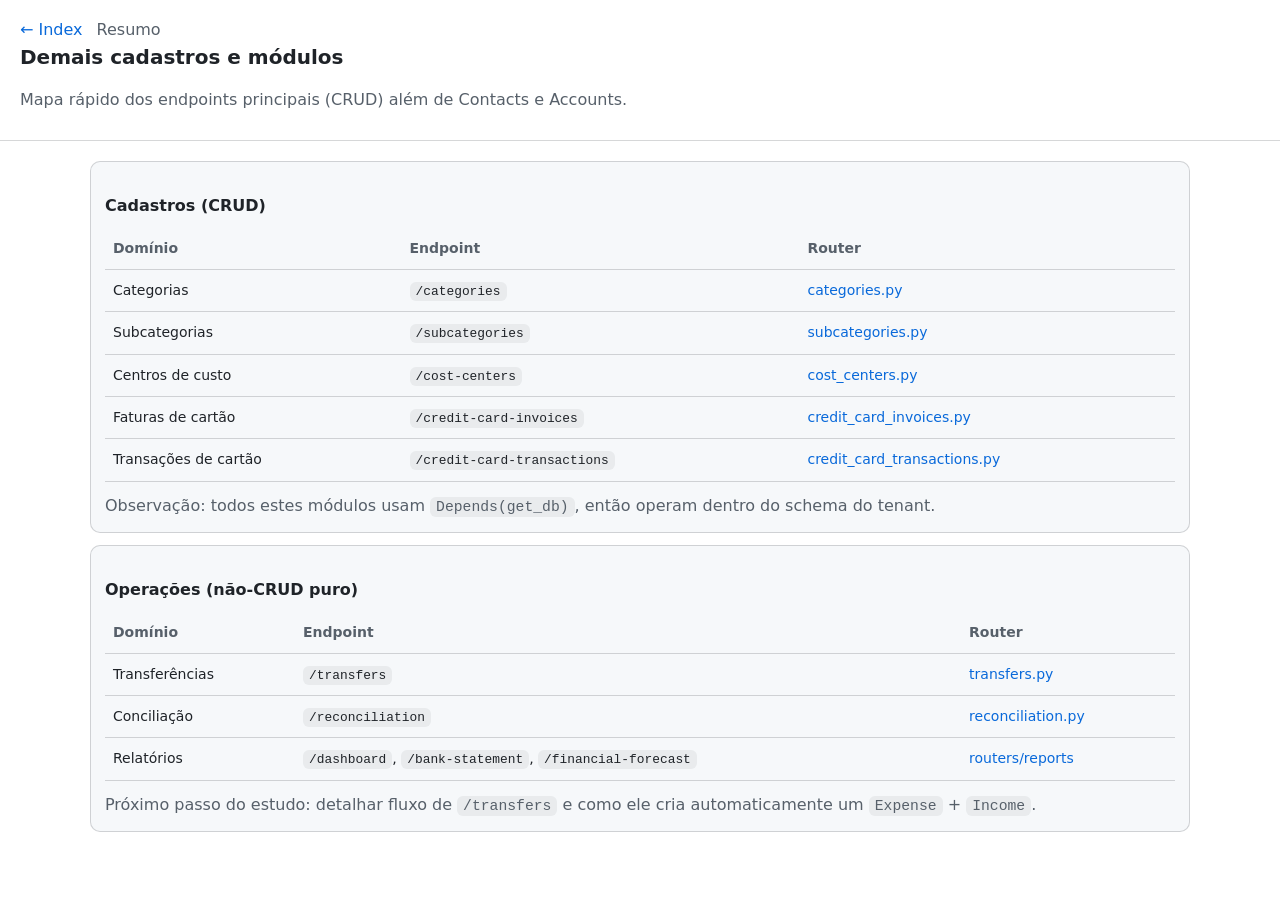
==== study/cadastros-resumo.html @ fd9f809b "study: Add" ====
<!doctype html>
<html lang="pt-BR">
  <head>
    <meta charset="utf-8" />
    <meta name="viewport" content="width=device-width, initial-scale=1" />
    <title>Resumo — Demais cadastros e módulos</title>
    <style>
      :root {
        color-scheme: light dark;
        --bg: #0b0f14;
        --panel: #121923;
        --text: #e6edf3;
        --muted: #a4b1c0;
        --link: #7aa2ff;
        --border: rgba(255, 255, 255, 0.12);
        --code: rgba(255, 255, 255, 0.06);
      }
      @media (prefers-color-scheme: light) {
        :root {
          --bg: #ffffff;
          --panel: #f6f8fa;
          --text: #1f2328;
          --muted: #57606a;
          --link: #0969da;
          --border: rgba(31, 35, 40, 0.18);
          --code: rgba(31, 35, 40, 0.06);
        }
      }
      body {
        margin: 0;
        padding: 0;
        font-family:
          ui-sans-serif,
          system-ui,
          -apple-system,
          Segoe UI,
          Roboto,
          Helvetica,
          Arial;
        background: var(--bg);
        color: var(--text);
        line-height: 1.5;
      }
      header {
        padding: 18px 20px 12px;
        border-bottom: 1px solid var(--border);
      }
      main {
        max-width: 1100px;
        margin: 0 auto;
        padding: 20px;
      }
      h1 {
        margin: 0 0 6px;
        font-size: 20px;
      }
      h2 {
        margin: 18px 0 10px;
        font-size: 16px;
      }
      .muted {
        color: var(--muted);
      }
      .panel {
        background: var(--panel);
        border: 1px solid var(--border);
        border-radius: 10px;
        padding: 14px 14px;
        overflow-x: auto;
      }
      a {
        color: var(--link);
        text-decoration: none;
      }
      a:hover {
        text-decoration: underline;
      }
      code {
        background: var(--code);
        padding: 2px 6px;
        border-radius: 6px;
        font-family: ui-monospace, SFMono-Regular, Menlo, Monaco, Consolas, "Liberation Mono",
          "Courier New", monospace;
        font-size: 0.92em;
      }
      table {
        width: 100%;
        border-collapse: collapse;
        font-size: 14px;
      }
      th,
      td {
        border-bottom: 1px solid var(--border);
        padding: 10px 8px;
        vertical-align: top;
        text-align: left;
      }
      th {
        color: var(--muted);
        font-weight: 600;
      }
      nav {
        display: flex;
        gap: 14px;
        align-items: center;
      }
    </style>
  </head>
  <body>
    <header>
      <nav>
        <a href="./index.html">← Index</a>
        <span class="muted">Resumo</span>
      </nav>
      <h1>Demais cadastros e módulos</h1>
      <p class="muted">Mapa rápido dos endpoints principais (CRUD) além de Contacts e Accounts.</p>
    </header>
    <main>
      <section class="panel">
        <h2>Cadastros (CRUD)</h2>
        <table>
          <thead>
            <tr>
              <th>Domínio</th>
              <th>Endpoint</th>
              <th>Router</th>
            </tr>
          </thead>
          <tbody>
            <tr>
              <td>Categorias</td>
              <td><code>/categories</code></td>
              <td>
                <a
                  href="file:///Users/egorrodrigues/dev/financy_project/ecr-financy-back/app/routers/management/categories.py"
                  >categories.py</a
                >
              </td>
            </tr>
            <tr>
              <td>Subcategorias</td>
              <td><code>/subcategories</code></td>
              <td>
                <a
                  href="file:///Users/egorrodrigues/dev/financy_project/ecr-financy-back/app/routers/management/subcategories.py"
                  >subcategories.py</a
                >
              </td>
            </tr>
            <tr>
              <td>Centros de custo</td>
              <td><code>/cost-centers</code></td>
              <td>
                <a
                  href="file:///Users/egorrodrigues/dev/financy_project/ecr-financy-back/app/routers/management/cost_centers.py"
                  >cost_centers.py</a
                >
              </td>
            </tr>
            <tr>
              <td>Faturas de cartão</td>
              <td><code>/credit-card-invoices</code></td>
              <td>
                <a
                  href="file:///Users/egorrodrigues/dev/financy_project/ecr-financy-back/app/routers/management/credit_card_invoices.py"
                  >credit_card_invoices.py</a
                >
              </td>
            </tr>
            <tr>
              <td>Transações de cartão</td>
              <td><code>/credit-card-transactions</code></td>
              <td>
                <a
                  href="file:///Users/egorrodrigues/dev/financy_project/ecr-financy-back/app/routers/management/credit_card_transactions.py"
                  >credit_card_transactions.py</a
                >
              </td>
            </tr>
          </tbody>
        </table>
        <p class="muted" style="margin: 12px 0 0">
          Observação: todos estes módulos usam <code>Depends(get_db)</code>, então operam dentro do
          schema do tenant.
        </p>
      </section>

      <section class="panel" style="margin-top: 12px">
        <h2>Operações (não-CRUD puro)</h2>
        <table>
          <thead>
            <tr>
              <th>Domínio</th>
              <th>Endpoint</th>
              <th>Router</th>
            </tr>
          </thead>
          <tbody>
            <tr>
              <td>Transferências</td>
              <td><code>/transfers</code></td>
              <td>
                <a
                  href="file:///Users/egorrodrigues/dev/financy_project/ecr-financy-back/app/routers/management/transfers.py"
                  >transfers.py</a
                >
              </td>
            </tr>
            <tr>
              <td>Conciliação</td>
              <td><code>/reconciliation</code></td>
              <td>
                <a
                  href="file:///Users/egorrodrigues/dev/financy_project/ecr-financy-back/app/routers/management/reconciliation.py"
                  >reconciliation.py</a
                >
              </td>
            </tr>
            <tr>
              <td>Relatórios</td>
              <td><code>/dashboard</code>, <code>/bank-statement</code>, <code>/financial-forecast</code></td>
              <td>
                <a
                  href="file:///Users/egorrodrigues/dev/financy_project/ecr-financy-back/app/routers/reports"
                  >routers/reports</a
                >
              </td>
            </tr>
          </tbody>
        </table>
        <p class="muted" style="margin: 12px 0 0">
          Próximo passo do estudo: detalhar fluxo de <code>/transfers</code> e como ele cria
          automaticamente um <code>Expense</code> + <code>Income</code>.
        </p>
      </section>
    </main>
  </body>
</html>
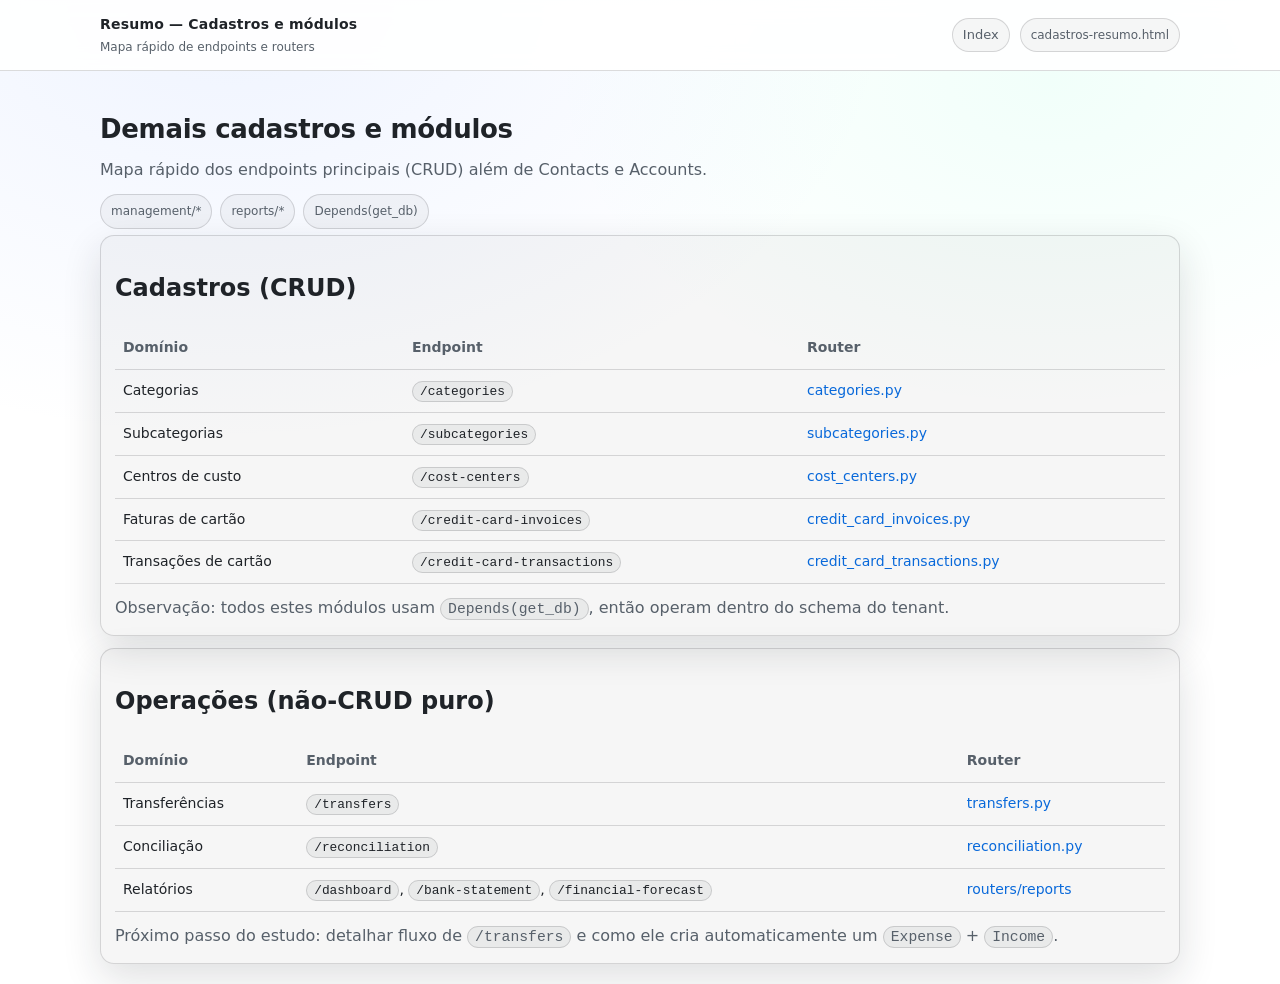
==== commit 6ec6346c: "study: new layout" ====
--- a/study/cadastros-resumo.html
+++ b/study/cadastros-resumo.html
@@ -4,118 +4,31 @@
     <meta charset="utf-8" />
     <meta name="viewport" content="width=device-width, initial-scale=1" />
     <title>Resumo — Demais cadastros e módulos</title>
-    <style>
-      :root {
-        color-scheme: light dark;
-        --bg: #0b0f14;
-        --panel: #121923;
-        --text: #e6edf3;
-        --muted: #a4b1c0;
-        --link: #7aa2ff;
-        --border: rgba(255, 255, 255, 0.12);
-        --code: rgba(255, 255, 255, 0.06);
-      }
-      @media (prefers-color-scheme: light) {
-        :root {
-          --bg: #ffffff;
-          --panel: #f6f8fa;
-          --text: #1f2328;
-          --muted: #57606a;
-          --link: #0969da;
-          --border: rgba(31, 35, 40, 0.18);
-          --code: rgba(31, 35, 40, 0.06);
-        }
-      }
-      body {
-        margin: 0;
-        padding: 0;
-        font-family:
-          ui-sans-serif,
-          system-ui,
-          -apple-system,
-          Segoe UI,
-          Roboto,
-          Helvetica,
-          Arial;
-        background: var(--bg);
-        color: var(--text);
-        line-height: 1.5;
-      }
-      header {
-        padding: 18px 20px 12px;
-        border-bottom: 1px solid var(--border);
-      }
-      main {
-        max-width: 1100px;
-        margin: 0 auto;
-        padding: 20px;
-      }
-      h1 {
-        margin: 0 0 6px;
-        font-size: 20px;
-      }
-      h2 {
-        margin: 18px 0 10px;
-        font-size: 16px;
-      }
-      .muted {
-        color: var(--muted);
-      }
-      .panel {
-        background: var(--panel);
-        border: 1px solid var(--border);
-        border-radius: 10px;
-        padding: 14px 14px;
-        overflow-x: auto;
-      }
-      a {
-        color: var(--link);
-        text-decoration: none;
-      }
-      a:hover {
-        text-decoration: underline;
-      }
-      code {
-        background: var(--code);
-        padding: 2px 6px;
-        border-radius: 6px;
-        font-family: ui-monospace, SFMono-Regular, Menlo, Monaco, Consolas, "Liberation Mono",
-          "Courier New", monospace;
-        font-size: 0.92em;
-      }
-      table {
-        width: 100%;
-        border-collapse: collapse;
-        font-size: 14px;
-      }
-      th,
-      td {
-        border-bottom: 1px solid var(--border);
-        padding: 10px 8px;
-        vertical-align: top;
-        text-align: left;
-      }
-      th {
-        color: var(--muted);
-        font-weight: 600;
-      }
-      nav {
-        display: flex;
-        gap: 14px;
-        align-items: center;
-      }
-    </style>
+    <link rel="stylesheet" href="./assets/study.css" />
   </head>
   <body>
-    <header>
-      <nav>
-        <a href="./index.html">← Index</a>
-        <span class="muted">Resumo</span>
-      </nav>
-      <h1>Demais cadastros e módulos</h1>
-      <p class="muted">Mapa rápido dos endpoints principais (CRUD) além de Contacts e Accounts.</p>
+    <header class="topbar">
+      <div class="topbar-inner">
+        <div class="brand">
+          <div class="brand-title">Resumo — Cadastros e módulos</div>
+          <div class="brand-subtitle">Mapa rápido de endpoints e routers</div>
+        </div>
+        <div class="crumbs">
+          <a href="./index.html">Index</a>
+          <span class="pill">cadastros-resumo.html</span>
+        </div>
+      </div>
     </header>
-    <main>
+    <main class="container">
+      <section class="hero">
+        <h1>Demais cadastros e módulos</h1>
+        <p>Mapa rápido dos endpoints principais (CRUD) além de Contacts e Accounts.</p>
+        <div class="pills">
+          <span class="pill">management/*</span>
+          <span class="pill">reports/*</span>
+          <span class="pill">Depends(get_db)</span>
+        </div>
+      </section>
       <section class="panel">
         <h2>Cadastros (CRUD)</h2>
         <table>
--- a/study/assets/study.css
+++ b/study/assets/study.css
@@ -0,0 +1,363 @@
+@layer base, components;
+
+@layer base {
+  :root {
+    color-scheme: light dark;
+    --bg: #0b0f14;
+    --surface: rgba(255, 255, 255, 0.04);
+    --panel: rgba(255, 255, 255, 0.06);
+    --panel-strong: rgba(255, 255, 255, 0.09);
+    --text: #e6edf3;
+    --muted: #a4b1c0;
+    --link: #7aa2ff;
+    --border: rgba(255, 255, 255, 0.12);
+    --shadow: 0 12px 38px rgba(0, 0, 0, 0.32);
+    --code: rgba(255, 255, 255, 0.06);
+    --radius: 14px;
+    --radius-sm: 10px;
+    --max: 1120px;
+  }
+
+  @media (prefers-color-scheme: light) {
+    :root {
+      --bg: #ffffff;
+      --surface: rgba(31, 35, 40, 0.03);
+      --panel: rgba(31, 35, 40, 0.04);
+      --panel-strong: rgba(31, 35, 40, 0.06);
+      --text: #1f2328;
+      --muted: #57606a;
+      --link: #0969da;
+      --border: rgba(31, 35, 40, 0.16);
+      --shadow: 0 14px 38px rgba(31, 35, 40, 0.14);
+      --code: rgba(31, 35, 40, 0.06);
+    }
+  }
+
+  * {
+    box-sizing: border-box;
+  }
+
+  body {
+    margin: 0;
+    padding: 0;
+    font-family:
+      ui-sans-serif,
+      system-ui,
+      -apple-system,
+      Segoe UI,
+      Roboto,
+      Helvetica,
+      Arial;
+    background: radial-gradient(1200px 800px at 18% 0%, rgba(122, 162, 255, 0.12), transparent 55%),
+      radial-gradient(900px 600px at 82% 8%, rgba(78, 255, 191, 0.08), transparent 55%),
+      var(--bg);
+    color: var(--text);
+    line-height: 1.55;
+  }
+
+  a {
+    color: var(--link);
+    text-decoration: none;
+  }
+
+  a:hover {
+    text-decoration: underline;
+  }
+
+  code {
+    background: var(--code);
+    padding: 2px 7px;
+    border-radius: 999px;
+    font-family: ui-monospace, SFMono-Regular, Menlo, Monaco, Consolas, "Liberation Mono",
+      "Courier New", monospace;
+    font-size: 0.92em;
+    border: 1px solid var(--border);
+  }
+
+  pre {
+    margin: 0;
+  }
+
+  ul,
+  ol {
+    margin: 10px 0 10px 22px;
+  }
+}
+
+@layer components {
+  .container {
+    max-width: var(--max);
+    margin: 0 auto;
+    padding: 20px;
+  }
+
+  .topbar {
+    position: sticky;
+    top: 0;
+    z-index: 10;
+    backdrop-filter: blur(10px);
+    background: color-mix(in srgb, var(--bg), transparent 10%);
+    border-bottom: 1px solid var(--border);
+  }
+
+  .topbar-inner {
+    max-width: var(--max);
+    margin: 0 auto;
+    padding: 14px 20px;
+    display: flex;
+    align-items: center;
+    justify-content: space-between;
+    gap: 12px;
+  }
+
+  .brand {
+    display: flex;
+    flex-direction: column;
+    gap: 2px;
+    min-width: 0;
+  }
+
+  .brand-title {
+    font-size: 14px;
+    font-weight: 700;
+    letter-spacing: 0.2px;
+    white-space: nowrap;
+    overflow: hidden;
+    text-overflow: ellipsis;
+  }
+
+  .brand-subtitle {
+    font-size: 12px;
+    color: var(--muted);
+    white-space: nowrap;
+    overflow: hidden;
+    text-overflow: ellipsis;
+  }
+
+  .crumbs {
+    display: flex;
+    gap: 10px;
+    align-items: center;
+    flex-wrap: wrap;
+    justify-content: flex-end;
+    font-size: 13px;
+    color: var(--muted);
+  }
+
+  .crumbs a {
+    color: var(--muted);
+    border: 1px solid var(--border);
+    padding: 6px 10px;
+    border-radius: 999px;
+    background: var(--panel);
+  }
+
+  .crumbs a:hover {
+    color: var(--text);
+    text-decoration: none;
+    background: var(--panel-strong);
+  }
+
+  .hero {
+    padding: 18px 0 6px;
+  }
+
+  .hero h1 {
+    font-size: 26px;
+    margin: 0 0 8px;
+    letter-spacing: -0.3px;
+  }
+
+  .hero p {
+    margin: 0;
+    color: var(--muted);
+    max-width: 78ch;
+  }
+
+  .section {
+    margin-top: 14px;
+  }
+
+  .section h2 {
+    font-size: 16px;
+    margin: 18px 0 10px;
+  }
+
+  .section h3 {
+    font-size: 14px;
+    margin: 14px 0 8px;
+  }
+
+  .card {
+    background: var(--panel);
+    border: 1px solid var(--border);
+    border-radius: var(--radius);
+    padding: 14px 14px;
+    box-shadow: var(--shadow);
+  }
+
+  .panel {
+    background: var(--panel);
+    border: 1px solid var(--border);
+    border-radius: var(--radius);
+    padding: 14px 14px;
+    box-shadow: var(--shadow);
+    overflow-x: auto;
+  }
+
+  .grid2 {
+    display: grid;
+    grid-template-columns: 1fr;
+    gap: 12px;
+  }
+
+  .grid {
+    display: grid;
+    grid-template-columns: 1fr;
+    gap: 12px;
+  }
+
+  @media (min-width: 900px) {
+    .grid2 {
+      grid-template-columns: 1fr 1fr;
+    }
+    .grid {
+      grid-template-columns: 1fr 1fr;
+    }
+  }
+
+  .kvs {
+    display: grid;
+    grid-template-columns: 180px 1fr;
+    gap: 8px 12px;
+    align-items: start;
+    margin: 0;
+  }
+
+  .kvs dt {
+    color: var(--muted);
+    font-size: 13px;
+  }
+
+  .kvs dd {
+    margin: 0;
+    font-size: 14px;
+  }
+
+  .muted {
+    color: var(--muted);
+  }
+
+  .pill {
+    display: inline-flex;
+    align-items: center;
+    gap: 8px;
+    padding: 7px 10px;
+    border-radius: 999px;
+    background: var(--panel);
+    border: 1px solid var(--border);
+    color: var(--muted);
+    font-size: 12px;
+    white-space: nowrap;
+  }
+
+  .pills {
+    display: flex;
+    flex-wrap: wrap;
+    gap: 8px;
+    margin-top: 12px;
+  }
+
+  .flow-steps {
+    display: grid;
+    gap: 10px;
+    margin: 10px 0 0;
+    padding: 0;
+    list-style: none;
+    counter-reset: step;
+  }
+
+  .flow-steps li {
+    counter-increment: step;
+    display: grid;
+    grid-template-columns: 34px 1fr;
+    gap: 10px;
+    align-items: start;
+    padding: 12px;
+    border-radius: var(--radius-sm);
+    background: var(--surface);
+    border: 1px solid var(--border);
+  }
+
+  .flow-steps li::before {
+    content: counter(step);
+    display: grid;
+    place-items: center;
+    width: 34px;
+    height: 34px;
+    border-radius: 12px;
+    background: var(--panel-strong);
+    border: 1px solid var(--border);
+    color: var(--text);
+    font-weight: 700;
+    font-size: 13px;
+  }
+
+  .flow-steps strong {
+    display: block;
+    font-size: 14px;
+    margin-bottom: 2px;
+  }
+
+  .flow-steps span {
+    display: block;
+    color: var(--muted);
+    font-size: 13px;
+  }
+
+  .diagram {
+    border-radius: var(--radius);
+    border: 1px solid var(--border);
+    background: var(--panel);
+    padding: 12px;
+    overflow-x: auto;
+  }
+
+  .diagram pre.mermaid {
+    padding: 6px;
+    margin: 0;
+  }
+
+  nav {
+    display: flex;
+    gap: 12px;
+    align-items: center;
+    flex-wrap: wrap;
+  }
+
+  table {
+    width: 100%;
+    border-collapse: collapse;
+    font-size: 14px;
+  }
+
+  th,
+  td {
+    border-bottom: 1px solid var(--border);
+    padding: 10px 8px;
+    vertical-align: top;
+    text-align: left;
+  }
+
+  th {
+    color: var(--muted);
+    font-weight: 600;
+  }
+
+  .footer {
+    margin-top: 24px;
+    padding: 18px 0 24px;
+    color: var(--muted);
+    font-size: 13px;
+  }
+}
